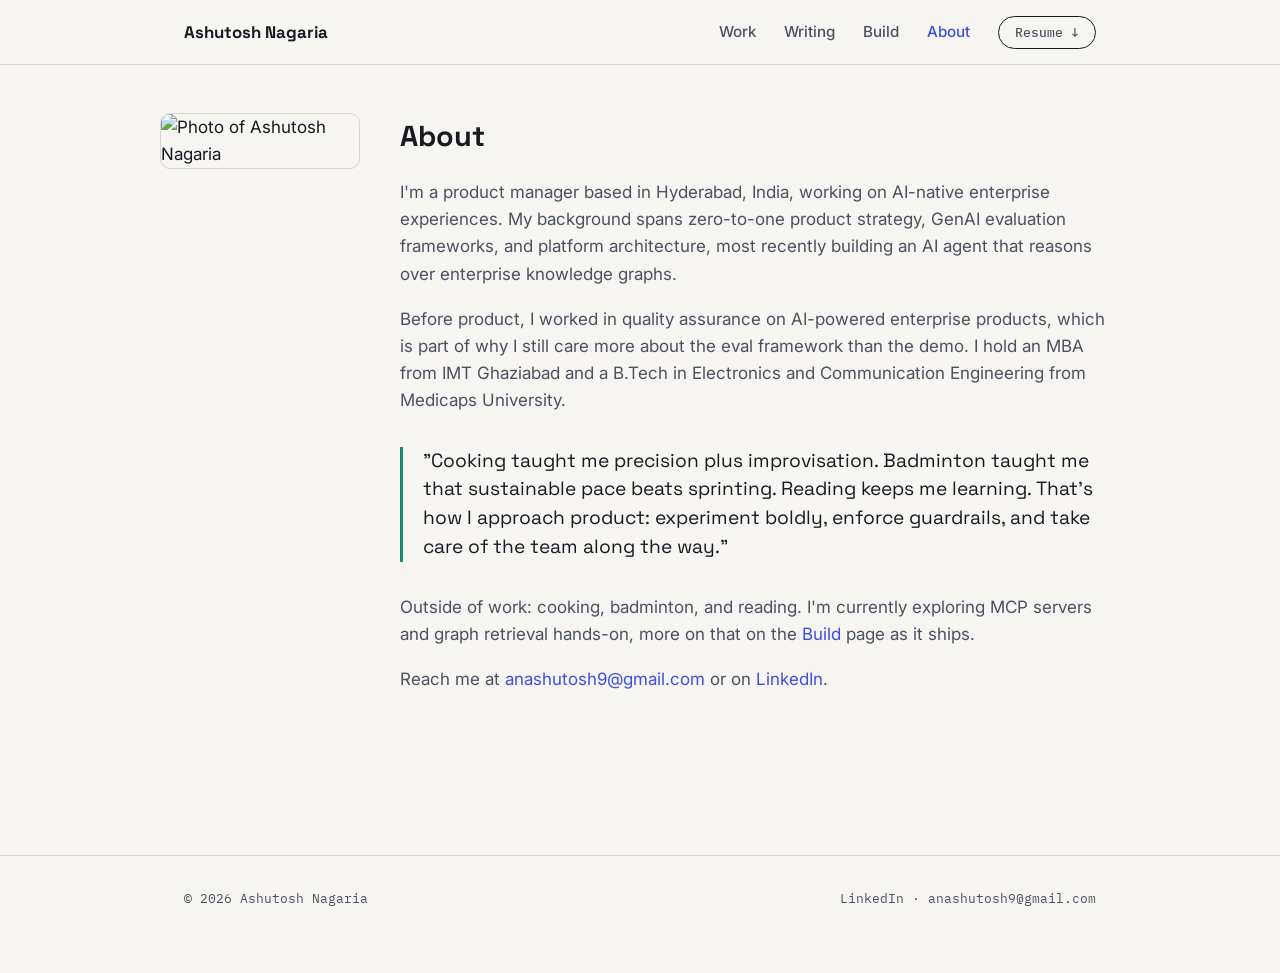
==== about.html @ 64cca3d2 "Add files via upload" ====
<!DOCTYPE html>
<html lang="en">
<head>
<meta charset="UTF-8">
<meta name="viewport" content="width=device-width, initial-scale=1.0">
<title>About — Ashutosh Nagaria</title>
<link rel="preconnect" href="https://fonts.googleapis.com">
<link href="https://fonts.googleapis.com/css2?family=Space+Grotesk:wght@500;600;700&family=Inter:wght@400;500;600&family=IBM+Plex+Mono:wght@400;500&display=swap" rel="stylesheet">
<link rel="stylesheet" href="style.css">
</head>
<body>

<nav class="site-nav">
  <div class="wrap">
    <a href="index.html" class="brand">Ashutosh Nagaria</a>
    <ul class="nav-links">
      <li><a href="work.html">Work</a></li>
      <li><a href="writing.html">Writing</a></li>
      <li><a href="build.html">Build</a></li>
      <li><a href="about.html" class="active">About</a></li>
      <li><a href="Ashutosh_Nagaria.pdf" class="resume-link" target="_blank">Resume ↓</a></li>
    </ul>
  </div>
</nav>

<section class="wrap about-grid">
  <div class="about-photo">
    <img src="images/ashutosh.jpeg" alt="Photo of Ashutosh Nagaria">
  </div>
  <div class="about-copy">
    <h1 style="font-family: var(--font-display); font-size: 1.8rem; margin: 0 0 20px;">About</h1>
    <p>I'm a product manager based in Hyderabad, India, working on AI-native enterprise experiences. My background spans zero-to-one product strategy, GenAI evaluation frameworks, and platform architecture, most recently building an AI agent that reasons over enterprise knowledge graphs.</p>
    <p>Before product, I worked in quality assurance on AI-powered enterprise products, which is part of why I still care more about the eval framework than the demo. I hold an MBA from IMT Ghaziabad and a B.Tech in Electronics and Communication Engineering from Medicaps University.</p>

    <div class="philosophy-quote">
      "Cooking taught me precision plus improvisation. Badminton taught me that sustainable pace beats sprinting. Reading keeps me learning. That's how I approach product: experiment boldly, enforce guardrails, and take care of the team along the way."
    </div>

    <p>Outside of work: cooking, badminton, and reading. I'm currently exploring MCP servers and graph retrieval hands-on, more on that on the <a href="build.html">Build</a> page as it ships.</p>

    <p>Reach me at <a href="mailto:anashutosh9@gmail.com">anashutosh9@gmail.com</a> or on <a href="https://linkedin.com/in/ashutosh-nagaria" target="_blank">LinkedIn</a>.</p>
  </div>
</section>

<footer class="site-footer">
  <div class="wrap">
    <span>© 2026 Ashutosh Nagaria</span>
    <span>
      <a href="https://linkedin.com/in/ashutosh-nagaria" target="_blank">LinkedIn</a> ·
      <a href="mailto:anashutosh9@gmail.com">anashutosh9@gmail.com</a>
    </span>
  </div>
</footer>

</body>
</html>
---- style.css ----
/* ============================================================
   DESIGN TOKENS
   ============================================================ */
:root {
  --paper: #f6f5f2;
  --ink: #171a21;
  --ink-soft: #4c5160;
  --indigo: #3d4fe0;
  --teal: #1f8a70;
  --line: #d8d6cf;
  --amber: #e2a63b;
  --card-bg: #ffffff;

  --font-display: 'Space Grotesk', sans-serif;
  --font-body: 'Inter', sans-serif;
  --font-mono: 'IBM Plex Mono', monospace;

  --max-width: 960px;
  --radius: 10px;
}

* { box-sizing: border-box; }

html { scroll-behavior: smooth; }

body {
  margin: 0;
  background: var(--paper);
  color: var(--ink);
  font-family: var(--font-body);
  font-size: 17px;
  line-height: 1.6;
  -webkit-font-smoothing: antialiased;
}

img { max-width: 100%; display: block; }

a { color: var(--indigo); text-decoration: none; }
a:hover { text-decoration: underline; }

.wrap {
  max-width: var(--max-width);
  margin: 0 auto;
  padding: 0 24px;
}

/* ============================================================
   NAV
   ============================================================ */
.site-nav {
  position: sticky;
  top: 0;
  background: rgba(246, 245, 242, 0.92);
  backdrop-filter: blur(6px);
  border-bottom: 1px solid var(--line);
  z-index: 50;
}

.site-nav .wrap {
  display: flex;
  align-items: center;
  justify-content: space-between;
  height: 64px;
}

.brand {
  font-family: var(--font-display);
  font-weight: 700;
  font-size: 1.05rem;
  color: var(--ink);
}
.brand:hover { text-decoration: none; color: var(--indigo); }

.nav-links {
  display: flex;
  gap: 28px;
  align-items: center;
  list-style: none;
  margin: 0;
  padding: 0;
}

.nav-links a {
  color: var(--ink-soft);
  font-size: 0.95rem;
  font-weight: 500;
}
.nav-links a:hover, .nav-links a.active { color: var(--ink); text-decoration: none; }

.nav-links a.active { color: var(--indigo); }

.resume-link {
  border: 1px solid var(--ink);
  border-radius: 999px;
  padding: 7px 16px !important;
  font-family: var(--font-mono);
  font-size: 0.82rem !important;
}
.resume-link:hover { background: var(--ink); color: var(--paper) !important; }

/* ============================================================
   GRAPH LINE — signature divider motif
   (a connecting line with a node, echoing knowledge-graph work)
   ============================================================ */
.graph-divider {
  display: flex;
  align-items: center;
  gap: 10px;
  margin: 64px 0 40px;
}
.graph-divider::before,
.graph-divider::after {
  content: "";
  flex: 1;
  height: 1px;
  background: var(--line);
}
.graph-divider .node {
  width: 7px;
  height: 7px;
  border-radius: 50%;
  background: var(--indigo);
  flex-shrink: 0;
}

/* ============================================================
   HERO
   ============================================================ */
.hero {
  padding: 96px 0 48px;
  position: relative;
}

.hero-eyebrow {
  font-family: var(--font-mono);
  font-size: 0.8rem;
  color: var(--teal);
  letter-spacing: 0.04em;
  text-transform: uppercase;
  margin-bottom: 18px;
}

.hero h1 {
  font-family: var(--font-display);
  font-size: clamp(2rem, 4.4vw, 3rem);
  line-height: 1.15;
  font-weight: 600;
  max-width: 780px;
  margin: 0 0 24px;
}

.hero h1 .accent { color: var(--indigo); }

.hero p.sub {
  font-size: 1.1rem;
  color: var(--ink-soft);
  max-width: 560px;
  margin: 0 0 32px;
}

.cta-row { display: flex; gap: 14px; flex-wrap: wrap; }

.btn {
  display: inline-block;
  font-family: var(--font-mono);
  font-size: 0.88rem;
  padding: 12px 22px;
  border-radius: 999px;
  border: 1px solid var(--ink);
}
.btn-primary { background: var(--ink); color: var(--paper); }
.btn-primary:hover { background: var(--indigo); border-color: var(--indigo); color: #fff; text-decoration: none; }
.btn-secondary { background: transparent; color: var(--ink); }
.btn-secondary:hover { border-color: var(--indigo); color: var(--indigo); text-decoration: none; }

/* ============================================================
   PROOF TILES — styled as graph nodes on a connecting line
   ============================================================ */
.proof-line {
  position: relative;
  margin: 56px 0 72px;
}

.proof-line .track {
  position: absolute;
  top: 22px;
  left: 22px;
  right: 22px;
  height: 1px;
  background: var(--line);
}

.proof-tiles {
  position: relative;
  display: grid;
  grid-template-columns: repeat(3, 1fr);
  gap: 24px;
}

.tile {
  background: var(--card-bg);
  border: 1px solid var(--line);
  border-radius: var(--radius);
  padding: 22px 18px 18px;
}

.tile .node-dot {
  width: 9px;
  height: 9px;
  border-radius: 50%;
  background: var(--indigo);
  margin-bottom: 14px;
}

.tile .stat {
  font-family: var(--font-mono);
  font-size: 1.5rem;
  font-weight: 600;
  color: var(--ink);
  display: block;
  margin-bottom: 6px;
}

.tile .label {
  font-size: 0.92rem;
  color: var(--ink-soft);
  margin-bottom: 12px;
}

.tile a.evidence {
  font-family: var(--font-mono);
  font-size: 0.78rem;
  color: var(--teal);
}

/* ============================================================
   TESTIMONIAL
   ============================================================ */
.testimonial {
  border-left: 3px solid var(--indigo);
  padding: 4px 0 4px 22px;
  margin: 48px 0;
  font-size: 1.05rem;
  color: var(--ink-soft);
  font-style: italic;
}
.testimonial cite {
  display: block;
  margin-top: 10px;
  font-style: normal;
  font-family: var(--font-mono);
  font-size: 0.8rem;
  color: var(--ink-soft);
}

/* ============================================================
   SECTIONS / CARDS (work page, generic)
   ============================================================ */
.page-header { padding: 64px 0 8px; }
.page-header .eyebrow {
  font-family: var(--font-mono);
  font-size: 0.8rem;
  color: var(--teal);
  text-transform: uppercase;
  letter-spacing: 0.04em;
  margin-bottom: 14px;
}
.page-header h1 {
  font-family: var(--font-display);
  font-size: clamp(1.8rem, 3.4vw, 2.4rem);
  margin: 0 0 12px;
}
.page-header p {
  color: var(--ink-soft);
  max-width: 620px;
  font-size: 1.05rem;
}

.project-card {
  background: var(--card-bg);
  border: 1px solid var(--line);
  border-radius: var(--radius);
  padding: 32px;
  margin-bottom: 24px;
}

.project-card .scale {
  font-family: var(--font-mono);
  font-size: 0.8rem;
  color: var(--teal);
  margin-bottom: 10px;
}

.project-card h2 {
  font-family: var(--font-display);
  font-size: 1.4rem;
  margin: 0 0 12px;
}

.project-card p { color: var(--ink-soft); margin: 0 0 14px; }

.project-card .role {
  font-size: 0.92rem;
  color: var(--ink);
  margin-bottom: 4px;
}
.project-card .role strong { color: var(--ink); }

/* ============================================================
   ABOUT PAGE
   ============================================================ */
.about-grid {
  display: grid;
  grid-template-columns: 200px 1fr;
  gap: 40px;
  align-items: start;
  padding: 48px 0;
}

.about-photo img {
  border-radius: var(--radius);
  border: 1px solid var(--line);
}

.about-copy p { color: var(--ink-soft); margin-bottom: 18px; }

.philosophy-quote {
  font-family: var(--font-display);
  font-size: 1.2rem;
  line-height: 1.5;
  color: var(--ink);
  border-left: 3px solid var(--teal);
  padding-left: 20px;
  margin: 32px 0;
}

/* ============================================================
   EMPTY STATES (writing / build)
   ============================================================ */
.empty-state {
  border: 1px dashed var(--line);
  border-radius: var(--radius);
  padding: 48px 32px;
  text-align: left;
  margin: 40px 0;
}
.empty-state .eyebrow {
  font-family: var(--font-mono);
  font-size: 0.78rem;
  color: var(--teal);
  text-transform: uppercase;
  margin-bottom: 10px;
}
.empty-state h2 { font-family: var(--font-display); font-size: 1.3rem; margin: 0 0 10px; }
.empty-state p { color: var(--ink-soft); max-width: 520px; }

/* ============================================================
   FOOTER
   ============================================================ */
.site-footer {
  border-top: 1px solid var(--line);
  margin-top: 96px;
  padding: 32px 0 64px;
}
.site-footer .wrap {
  display: flex;
  justify-content: space-between;
  flex-wrap: wrap;
  gap: 12px;
  font-family: var(--font-mono);
  font-size: 0.82rem;
  color: var(--ink-soft);
}
.site-footer a { color: var(--ink-soft); }
.site-footer a:hover { color: var(--indigo); }

/* ============================================================
   RESPONSIVE
   ============================================================ */
@media (max-width: 720px) {
  .proof-tiles { grid-template-columns: 1fr; }
  .proof-line .track { display: none; }
  .about-grid { grid-template-columns: 1fr; }
  .about-photo { width: 140px; }
  .nav-links { gap: 16px; }
  .nav-links span.only-desktop { display: none; }
}

/* Respect reduced motion preference */
@media (prefers-reduced-motion: reduce) {
  html { scroll-behavior: auto; }
}

/* Visible keyboard focus */
a:focus-visible, .btn:focus-visible {
  outline: 2px solid var(--indigo);
  outline-offset: 2px;
}
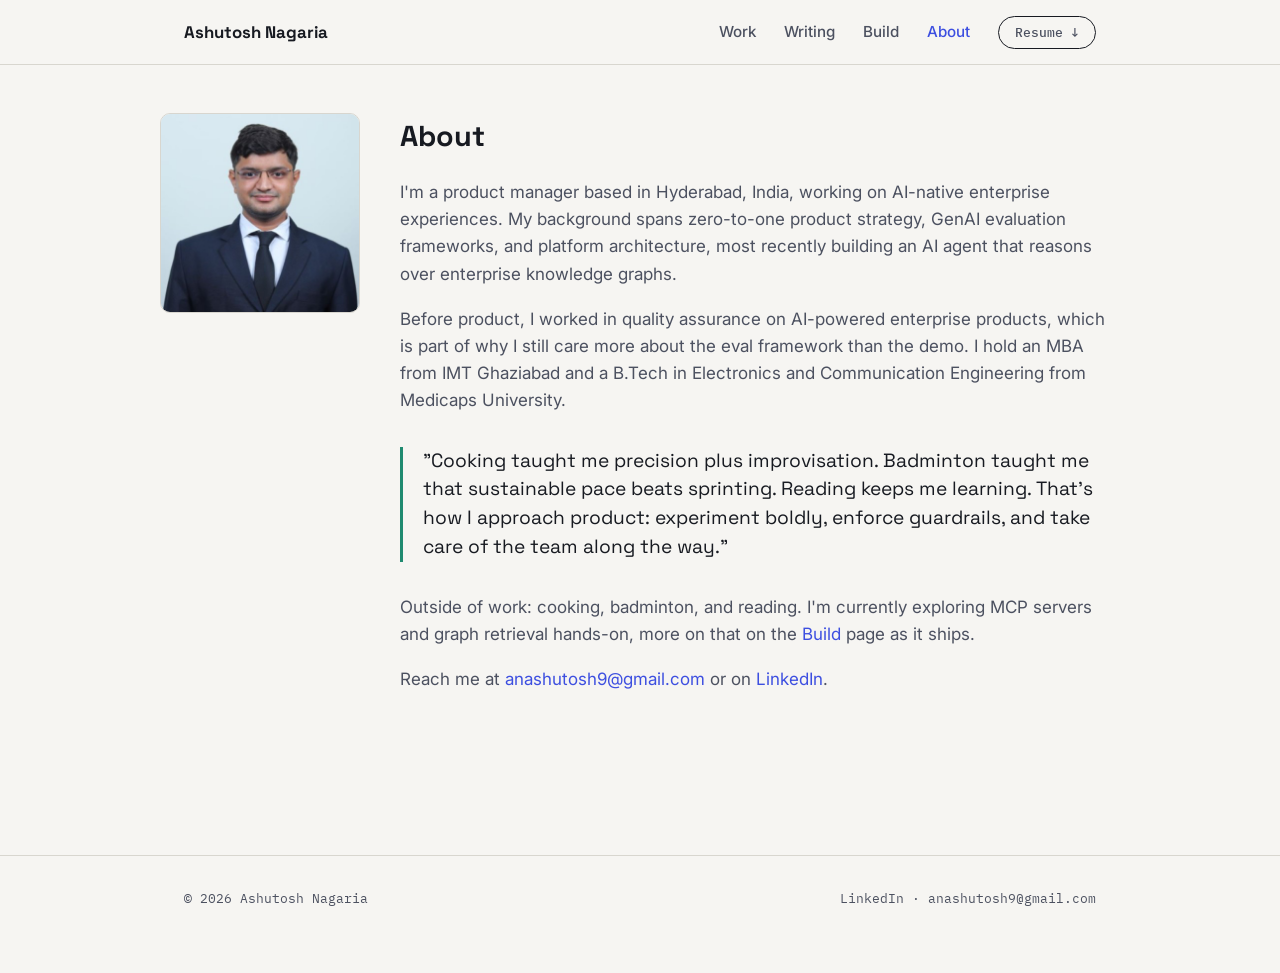
==== commit 389d49f3: "Update image source in about.html" ====
--- a/about.html
+++ b/about.html
@@ -25,7 +25,7 @@
 
 <section class="wrap about-grid">
   <div class="about-photo">
-    <img src="images/ashutosh.jpeg" alt="Photo of Ashutosh Nagaria">
+    <img src="ashutosh.jpeg" alt="Photo of Ashutosh Nagaria">
   </div>
   <div class="about-copy">
     <h1 style="font-family: var(--font-display); font-size: 1.8rem; margin: 0 0 20px;">About</h1>
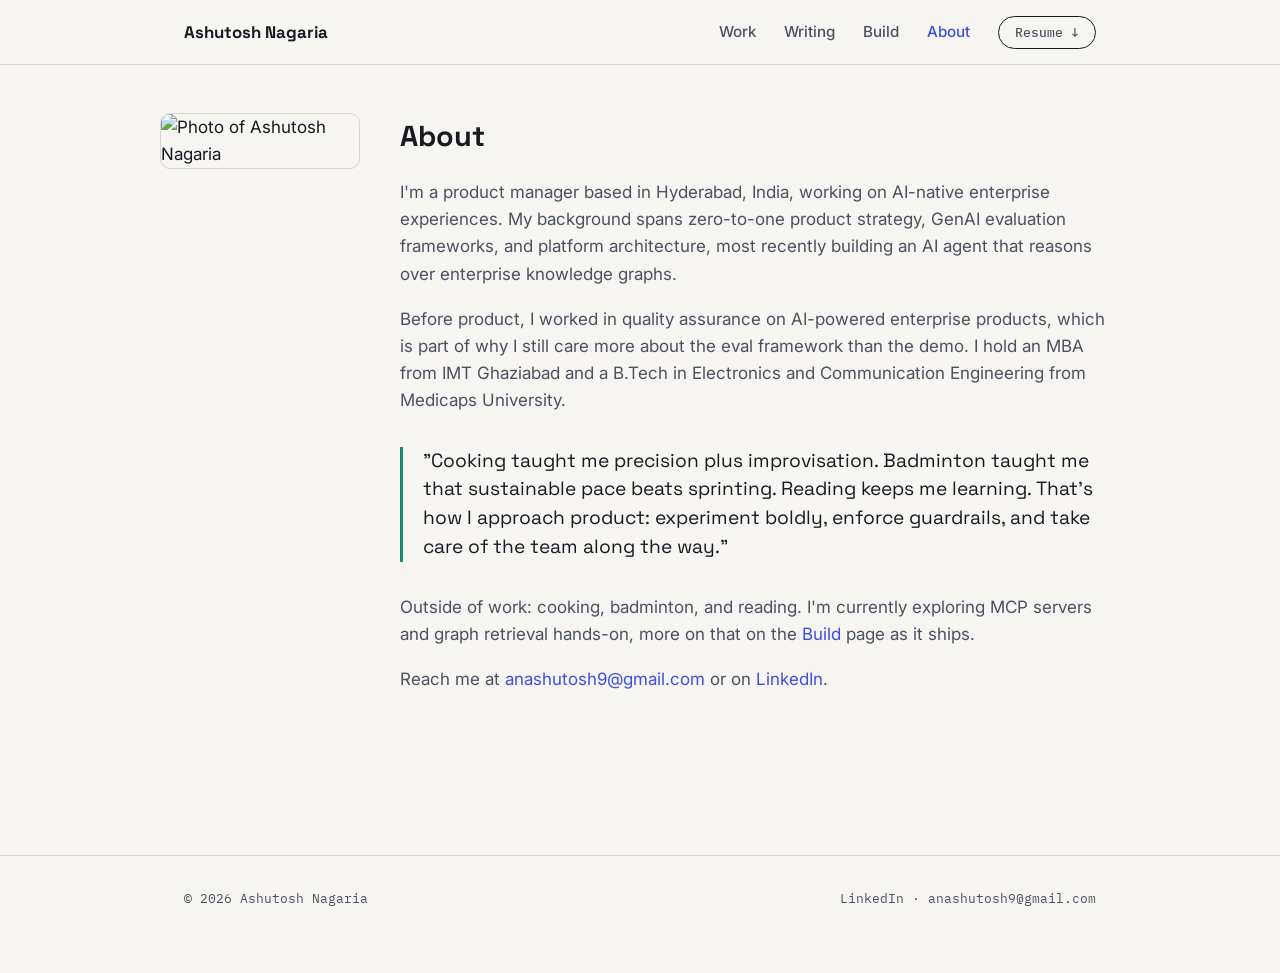
==== commit c75e138d: "Update about.html" ====
--- a/about.html
+++ b/about.html
@@ -25,7 +25,7 @@
 
 <section class="wrap about-grid">
   <div class="about-photo">
-    <img src="ashutosh.jpeg" alt="Photo of Ashutosh Nagaria">
+  <img src="images/ashutosh.jpeg" alt="Photo of Ashutosh Nagaria">
   </div>
   <div class="about-copy">
     <h1 style="font-family: var(--font-display); font-size: 1.8rem; margin: 0 0 20px;">About</h1>
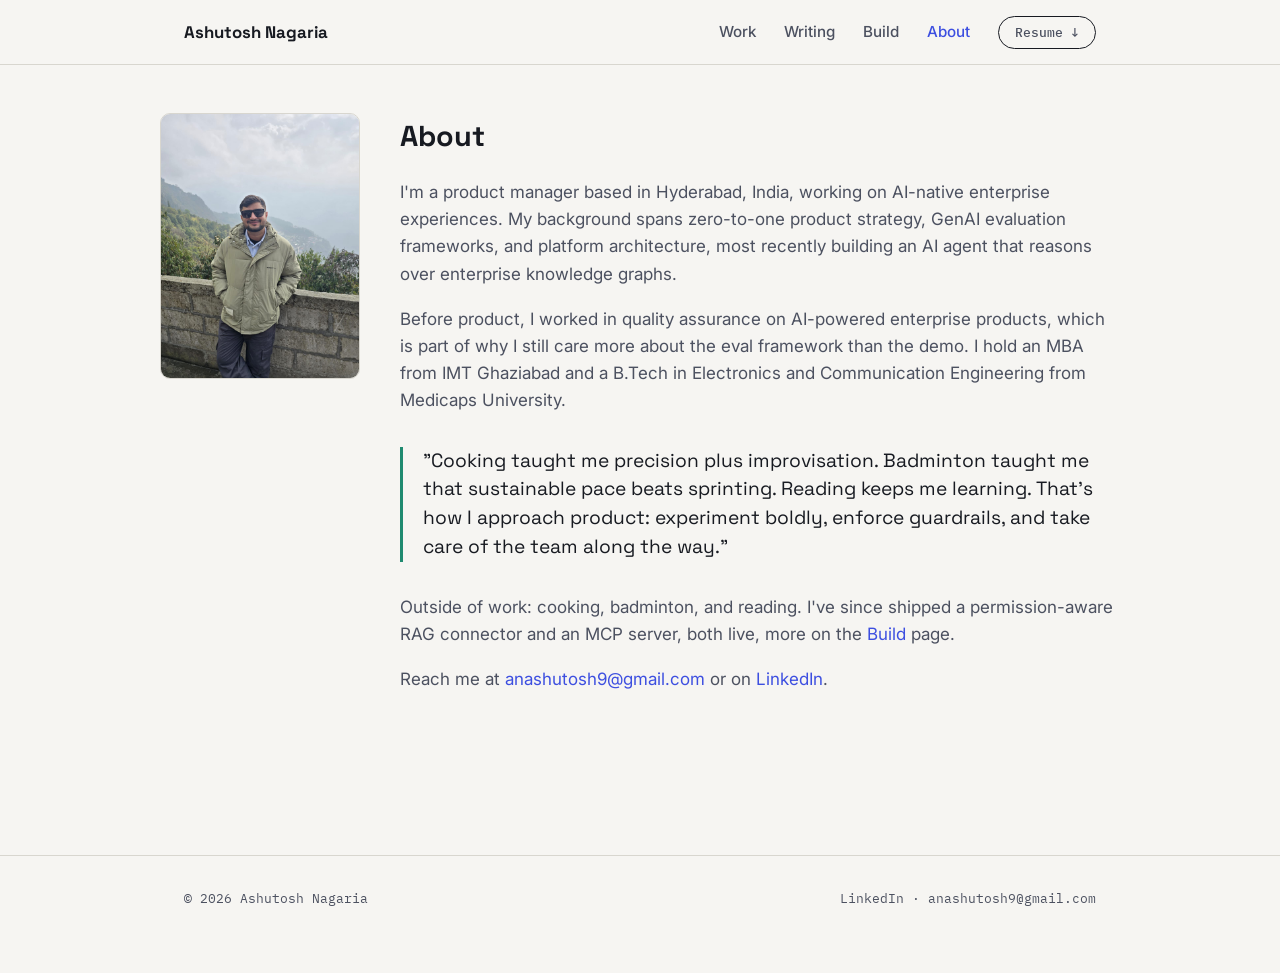
==== commit 531829ac: "Update about.html" ====
--- a/about.html
+++ b/about.html
@@ -9,47 +9,43 @@
 <link rel="stylesheet" href="style.css">
 </head>
 <body>
-
 <nav class="site-nav">
-  <div class="wrap">
-    <a href="index.html" class="brand">Ashutosh Nagaria</a>
-    <ul class="nav-links">
-      <li><a href="work.html">Work</a></li>
-      <li><a href="writing.html">Writing</a></li>
-      <li><a href="build.html">Build</a></li>
-      <li><a href="about.html" class="active">About</a></li>
-      <li><a href="Ashutosh_Nagaria.pdf" class="resume-link" target="_blank">Resume ↓</a></li>
-    </ul>
-  </div>
+<div class="wrap">
+<a href="index.html" class="brand">Ashutosh Nagaria</a>
+<ul class="nav-links">
+<li><a href="work.html">Work</a></li>
+<li><a href="writing.html">Writing</a></li>
+<li><a href="build.html">Build</a></li>
+<li><a href="about.html" class="active">About</a></li>
+<li><a href="Ashutosh_Nagaria.pdf" class="resume-link" target="_blank">Resume ↓</a></li>
+</ul>
+</div>
 </nav>
 
 <section class="wrap about-grid">
-  <div class="about-photo">
-  <img src="images/ashutosh.jpeg" alt="Photo of Ashutosh Nagaria">
-  </div>
-  <div class="about-copy">
-    <h1 style="font-family: var(--font-display); font-size: 1.8rem; margin: 0 0 20px;">About</h1>
-    <p>I'm a product manager based in Hyderabad, India, working on AI-native enterprise experiences. My background spans zero-to-one product strategy, GenAI evaluation frameworks, and platform architecture, most recently building an AI agent that reasons over enterprise knowledge graphs.</p>
-    <p>Before product, I worked in quality assurance on AI-powered enterprise products, which is part of why I still care more about the eval framework than the demo. I hold an MBA from IMT Ghaziabad and a B.Tech in Electronics and Communication Engineering from Medicaps University.</p>
-
-    <div class="philosophy-quote">
-      "Cooking taught me precision plus improvisation. Badminton taught me that sustainable pace beats sprinting. Reading keeps me learning. That's how I approach product: experiment boldly, enforce guardrails, and take care of the team along the way."
-    </div>
-
-    <p>Outside of work: cooking, badminton, and reading. I'm currently exploring MCP servers and graph retrieval hands-on, more on that on the <a href="build.html">Build</a> page as it ships.</p>
-
-    <p>Reach me at <a href="mailto:anashutosh9@gmail.com">anashutosh9@gmail.com</a> or on <a href="https://linkedin.com/in/ashutosh-nagaria" target="_blank">LinkedIn</a>.</p>
-  </div>
+<div class="about-photo">
+<img src="images/ashutosh.jpg" alt="Photo of Ashutosh Nagaria">
+</div>
+<div class="about-copy">
+<h1 style="font-family: var(--font-display); font-size: 1.8rem; margin: 0 0 20px;">About</h1>
+<p>I'm a product manager based in Hyderabad, India, working on AI-native enterprise experiences. My background spans zero-to-one product strategy, GenAI evaluation frameworks, and platform architecture, most recently building an AI agent that reasons over enterprise knowledge graphs.</p>
+<p>Before product, I worked in quality assurance on AI-powered enterprise products, which is part of why I still care more about the eval framework than the demo. I hold an MBA from IMT Ghaziabad and a B.Tech in Electronics and Communication Engineering from Medicaps University.</p>
+<div class="philosophy-quote">
+"Cooking taught me precision plus improvisation. Badminton taught me that sustainable pace beats sprinting. Reading keeps me learning. That's how I approach product: experiment boldly, enforce guardrails, and take care of the team along the way."
+</div>
+<p>Outside of work: cooking, badminton, and reading. I've since shipped a permission-aware RAG connector and an MCP server, both live, more on the <a href="build.html">Build</a> page.</p>
+<p>Reach me at <a href="mailto:anashutosh9@gmail.com">anashutosh9@gmail.com</a> or on <a href="https://linkedin.com/in/ashutosh-nagaria" target="_blank">LinkedIn</a>.</p>
+</div>
 </section>
 
 <footer class="site-footer">
-  <div class="wrap">
-    <span>© 2026 Ashutosh Nagaria</span>
-    <span>
-      <a href="https://linkedin.com/in/ashutosh-nagaria" target="_blank">LinkedIn</a> ·
-      <a href="mailto:anashutosh9@gmail.com">anashutosh9@gmail.com</a>
-    </span>
-  </div>
+<div class="wrap">
+<span>© 2026 Ashutosh Nagaria</span>
+<span>
+<a href="https://linkedin.com/in/ashutosh-nagaria" target="_blank">LinkedIn</a> ·
+<a href="mailto:anashutosh9@gmail.com">anashutosh9@gmail.com</a>
+</span>
+</div>
 </footer>
 
 </body>
--- a/style.css
+++ b/style.css
@@ -355,6 +355,85 @@
 .empty-state p { color: var(--ink-soft); max-width: 520px; }
 
 /* ============================================================
+   WRITING INDEX — article cards
+   ============================================================ */
+.article-card {
+  background: var(--card-bg);
+  border: 1px solid var(--line);
+  border-radius: var(--radius);
+  padding: 28px 32px;
+  margin-bottom: 20px;
+}
+.article-card .date {
+  font-family: var(--font-mono);
+  font-size: 0.78rem;
+  color: var(--teal);
+  text-transform: uppercase;
+  margin-bottom: 10px;
+}
+.article-card h2 { font-family: var(--font-display); font-size: 1.3rem; margin: 0 0 10px; }
+.article-card h2 a { color: var(--ink); }
+.article-card h2 a:hover { color: var(--indigo); text-decoration: none; }
+.article-card p { color: var(--ink-soft); margin: 0 0 14px; }
+.article-card .read-link { font-family: var(--font-mono); font-size: 0.82rem; }
+
+/* ============================================================
+   ARTICLE PAGE — long-form prose
+   ============================================================ */
+.article-back {
+  font-family: var(--font-mono);
+  font-size: 0.85rem;
+  display: inline-block;
+  margin: 40px 0 0;
+}
+
+.article-header { padding: 24px 0 32px; border-bottom: 1px solid var(--line); margin-bottom: 40px; }
+.article-header .date {
+  font-family: var(--font-mono);
+  font-size: 0.8rem;
+  color: var(--teal);
+  text-transform: uppercase;
+  margin-bottom: 14px;
+}
+.article-header h1 {
+  font-family: var(--font-display);
+  font-size: clamp(1.9rem, 3.8vw, 2.6rem);
+  margin: 0;
+  line-height: 1.2;
+}
+
+.article-body {
+  max-width: 680px;
+  margin: 0 auto;
+  padding-bottom: 40px;
+}
+.article-body p.lede {
+  font-size: 1.2rem;
+  color: var(--ink);
+  line-height: 1.55;
+  margin-bottom: 28px;
+}
+.article-body p { color: var(--ink-soft); margin: 0 0 20px; font-size: 1.05rem; }
+.article-body h2 {
+  font-family: var(--font-display);
+  font-size: 1.35rem;
+  color: var(--ink);
+  margin: 44px 0 16px;
+}
+.article-body ul { color: var(--ink-soft); padding-left: 20px; margin: 0 0 20px; }
+.article-body li { margin-bottom: 10px; font-size: 1.05rem; }
+.article-body a { color: var(--indigo); }
+.article-body strong { color: var(--ink); }
+
+.article-footer {
+  border-top: 1px solid var(--line);
+  padding-top: 24px;
+  font-family: var(--font-mono);
+  font-size: 0.88rem;
+  color: var(--ink-soft);
+}
+
+/* ============================================================
    FOOTER
    ============================================================ */
 .site-footer {
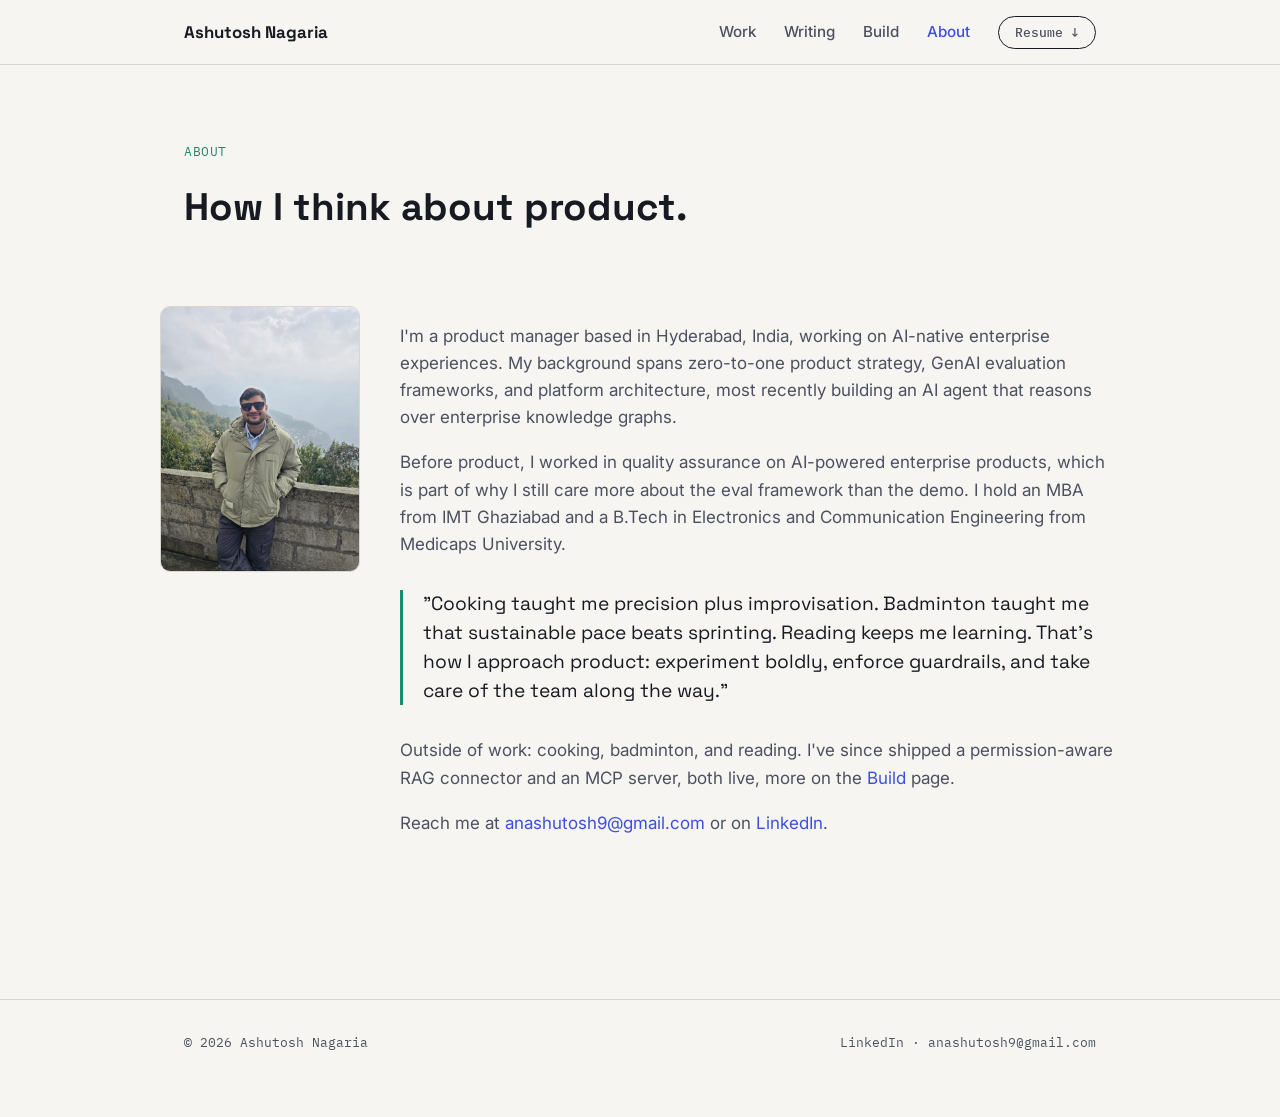
==== commit be4ed688: "Update about.html" ====
--- a/about.html
+++ b/about.html
@@ -3,7 +3,7 @@
 <head>
 <meta charset="UTF-8">
 <meta name="viewport" content="width=device-width, initial-scale=1.0">
-<title>About — Ashutosh Nagaria</title>
+<title>About · Ashutosh Nagaria</title>
 <link rel="preconnect" href="https://fonts.googleapis.com">
 <link href="https://fonts.googleapis.com/css2?family=Space+Grotesk:wght@500;600;700&family=Inter:wght@400;500;600&family=IBM+Plex+Mono:wght@400;500&display=swap" rel="stylesheet">
 <link rel="stylesheet" href="style.css">
@@ -22,12 +22,18 @@
 </div>
 </nav>
 
+<header class="page-header">
+<div class="wrap">
+<p class="eyebrow">About</p>
+<h1>How I think about product.</h1>
+</div>
+</header>
+
 <section class="wrap about-grid">
 <div class="about-photo">
 <img src="images/ashutosh.jpg" alt="Photo of Ashutosh Nagaria">
 </div>
 <div class="about-copy">
-<h1 style="font-family: var(--font-display); font-size: 1.8rem; margin: 0 0 20px;">About</h1>
 <p>I'm a product manager based in Hyderabad, India, working on AI-native enterprise experiences. My background spans zero-to-one product strategy, GenAI evaluation frameworks, and platform architecture, most recently building an AI agent that reasons over enterprise knowledge graphs.</p>
 <p>Before product, I worked in quality assurance on AI-powered enterprise products, which is part of why I still care more about the eval framework than the demo. I hold an MBA from IMT Ghaziabad and a B.Tech in Electronics and Communication Engineering from Medicaps University.</p>
 <div class="philosophy-quote">
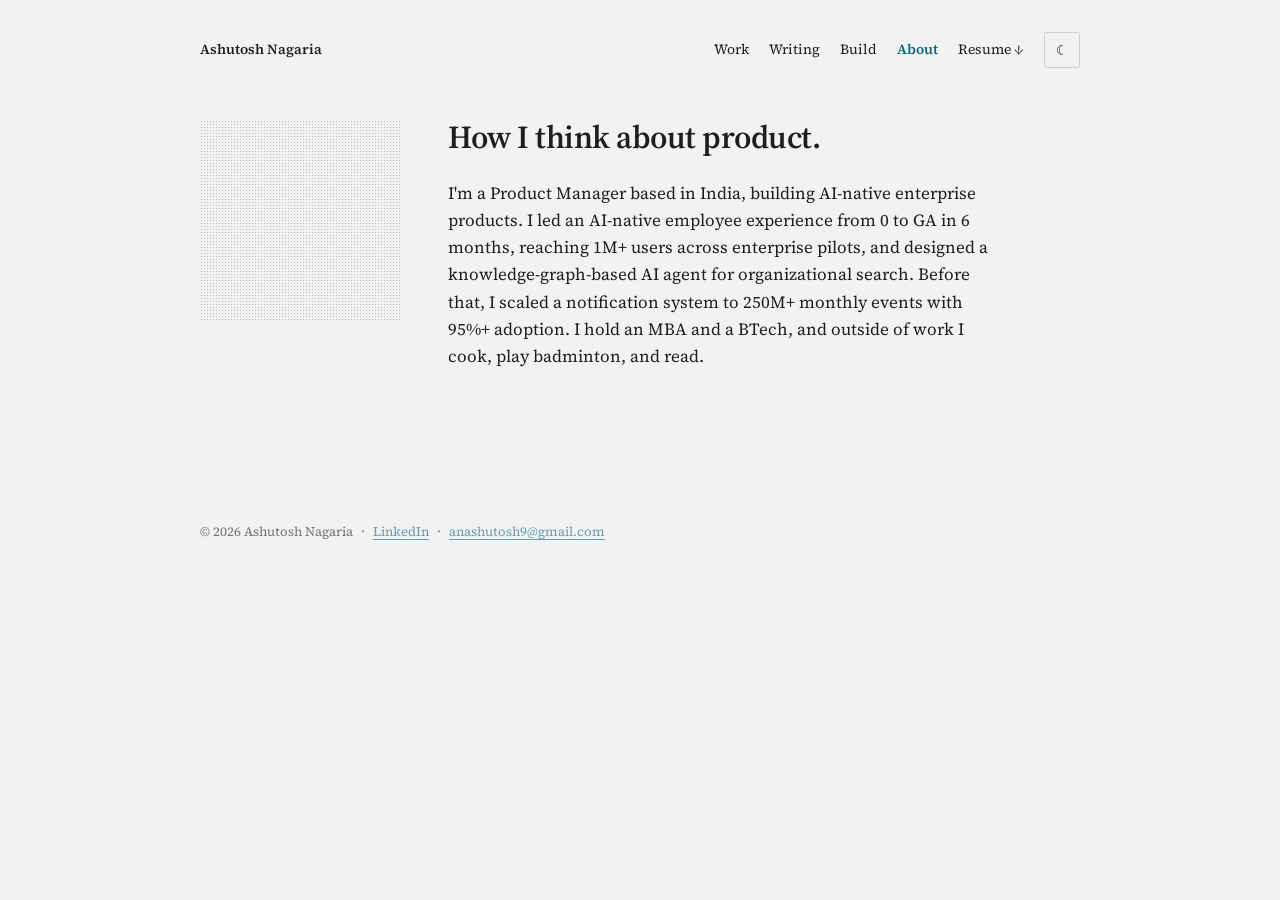
==== commit 09b84b7c: "Redesign site on the Broadsheet design system Replaces the previous handwritten pages with the new p" ====
--- a/about.html
+++ b/about.html
@@ -1,57 +1,48 @@
 <!DOCTYPE html>
 <html lang="en">
 <head>
-<meta charset="UTF-8">
-<meta name="viewport" content="width=device-width, initial-scale=1.0">
-<title>About · Ashutosh Nagaria</title>
-<link rel="preconnect" href="https://fonts.googleapis.com">
-<link href="https://fonts.googleapis.com/css2?family=Space+Grotesk:wght@500;600;700&family=Inter:wght@400;500;600&family=IBM+Plex+Mono:wght@400;500&display=swap" rel="stylesheet">
-<link rel="stylesheet" href="style.css">
+<meta charset="utf-8">
+<meta name="viewport" content="width=device-width, initial-scale=1">
+<title>About — Ashutosh Nagaria</title>
+<script src="site.js"></script>
+<link rel="stylesheet" href="styles.css">
+<link rel="stylesheet" href="site.css">
+<script src="print-plates.js" defer></script>
 </head>
 <body>
-<nav class="site-nav">
-<div class="wrap">
-<a href="index.html" class="brand">Ashutosh Nagaria</a>
-<ul class="nav-links">
-<li><a href="work.html">Work</a></li>
-<li><a href="writing.html">Writing</a></li>
-<li><a href="build.html">Build</a></li>
-<li><a href="about.html" class="active">About</a></li>
-<li><a href="Ashutosh_Nagaria.pdf" class="resume-link" target="_blank">Resume ↓</a></li>
-</ul>
-</div>
+
+<nav class="nav nav-container">
+  <a class="nav-brand" href="index.html">Ashutosh Nagaria</a>
+  <a href="work.html">Work</a>
+  <a href="writing.html">Writing</a>
+  <a href="build.html">Build</a>
+  <a href="about.html" aria-current="page">About</a>
+  <a href="https://ashutosh-nagaria.github.io/Ashutosh_Nagaria.pdf" target="_blank" rel="noopener">Resume ↓</a>
+  <button class="btn btn-icon btn-secondary" id="theme-toggle" aria-label="Toggle color theme" title="Toggle color theme">☾</button>
 </nav>
 
-<header class="page-header">
-<div class="wrap">
-<p class="eyebrow">About</p>
-<h1>How I think about product.</h1>
-</div>
-</header>
+<main class="page-container">
 
-<section class="wrap about-grid">
-<div class="about-photo">
-<img src="images/ashutosh.jpg" alt="Photo of Ashutosh Nagaria">
-</div>
-<div class="about-copy">
-<p>I'm a product manager based in Hyderabad, India, working on AI-native enterprise experiences. My background spans zero-to-one product strategy, GenAI evaluation frameworks, and platform architecture, most recently building an AI agent that reasons over enterprise knowledge graphs.</p>
-<p>Before product, I worked in quality assurance on AI-powered enterprise products, which is part of why I still care more about the eval framework than the demo. I hold an MBA from IMT Ghaziabad and a B.Tech in Electronics and Communication Engineering from Medicaps University.</p>
-<div class="philosophy-quote">
-"Cooking taught me precision plus improvisation. Badminton taught me that sustainable pace beats sprinting. Reading keeps me learning. That's how I approach product: experiment boldly, enforce guardrails, and take care of the team along the way."
-</div>
-<p>Outside of work: cooking, badminton, and reading. I've since shipped a permission-aware RAG connector and an MCP server, both live, more on the <a href="build.html">Build</a> page.</p>
-<p>Reach me at <a href="mailto:anashutosh9@gmail.com">anashutosh9@gmail.com</a> or on <a href="https://linkedin.com/in/ashutosh-nagaria" target="_blank">LinkedIn</a>.</p>
-</div>
-</section>
+  <section style="padding-top:20px;display:grid;grid-template-columns:200px 1fr;gap:48px;align-items:start;">
+    <figure class="cmyk" style="margin:0;width:200px;">
+      <div class="print" style="aspect-ratio:1;">
+        <img src="https://ashutosh-nagaria.github.io/images/ashutosh.jpg" alt="Portrait of Ashutosh Nagaria" style="width:100%;height:100%;object-fit:cover;display:block;" />
+      </div>
+    </figure>
+    <div>
+      <h1 style="font-size:32px;margin-bottom:24px;">How I think about product.</h1>
+      <p style="font-size:17px;line-height:1.6;max-width:60ch;margin-bottom:0;">I'm a Product Manager based in India, building AI-native enterprise products. I led an AI-native employee experience from 0 to GA in 6 months, reaching 1M+ users across enterprise pilots, and designed a knowledge-graph-based AI agent for organizational search. Before that, I scaled a notification system to 250M+ monthly events with 95%+ adoption. I hold an MBA and a BTech, and outside of work I cook, play badminton, and read.</p>
+    </div>
+  </section>
 
-<footer class="site-footer">
-<div class="wrap">
-<span>© 2026 Ashutosh Nagaria</span>
-<span>
-<a href="https://linkedin.com/in/ashutosh-nagaria" target="_blank">LinkedIn</a> ·
-<a href="mailto:anashutosh9@gmail.com">anashutosh9@gmail.com</a>
-</span>
-</div>
+</main>
+
+<footer class="footer-container">
+  <span>© 2026 Ashutosh Nagaria</span>
+  <span>·</span>
+  <a href="https://linkedin.com/in/ashutosh-nagaria" target="_blank" rel="noopener">LinkedIn</a>
+  <span>·</span>
+  <a href="mailto:anashutosh9@gmail.com">anashutosh9@gmail.com</a>
 </footer>
 
 </body>
--- a/styles.css
+++ b/styles.css
@@ -0,0 +1,393 @@
+/* Broadsheet — design-system tokens and component classes. This file is the source of truth for the system's look; retune it here and see readme.md. */
+@import url('https://fonts.googleapis.com/css2?family=Source+Serif+4:ital,wght@0,400;0,600;1,400&display=swap');
+
+:root {
+  --color-bg: #f3f2f2;
+  --color-surface: #eae9e9;
+  --color-text: #201e1d;
+  --color-accent: #0088b0;
+  --color-accent-2: #d6006c;
+  --color-divider: color-mix(in srgb, #201e1d 16%, transparent);
+
+  /* Tonal ramps — generated in OKLCH on one shared lightness scale, so the
+     same step of any role matches the others in visual value. */
+  --color-neutral-100: #f8f4f4;
+  --color-neutral-200: #eae7e7;
+  --color-neutral-300: #d7d3d3;
+  --color-neutral-400: #bab6b6;
+  --color-neutral-500: #9b9797;
+  --color-neutral-600: #7d7979;
+  --color-neutral-700: #605d5d;
+  --color-neutral-800: #444141;
+  --color-neutral-900: #2d2b2b;
+
+  --color-accent-100: #e9f8ff;
+  --color-accent-200: #cbeeff;
+  --color-accent-300: #99e0ff;
+  --color-accent-400: #62c5ee;
+  --color-accent-500: #38a6cf;
+  --color-accent-600: #1186ac;
+  --color-accent-700: #006786;
+  --color-accent-800: #004961;
+  --color-accent-900: #0a303e;
+
+  --color-accent-2-100: #fff1f4;
+  --color-accent-2-200: #ffdee6;
+  --color-accent-2-300: #ffc0d0;
+  --color-accent-2-400: #ff90b1;
+  --color-accent-2-500: #ff458e;
+  --color-accent-2-600: #d82071;
+  --color-accent-2-700: #aa0b56;
+  --color-accent-2-800: #790e3d;
+  --color-accent-2-900: #4b1528;
+
+  /* The third process ink — review round 3: the deck's print treatments
+     (the CMYK separation and the misregistered plate numerals below) need
+     the full four-color set. Cyan and magenta are the system's own accents;
+     this yellow completes them, muted to the same press-ink register. A
+     print treatment color, not an interface accent — body copy and chrome
+     never take it. */
+  --color-process-yellow: #edbb00;
+
+  --font-heading: "Source Serif 4", system-ui, sans-serif;
+  --font-heading-weight: 600;
+  --font-body: "Source Serif 4", system-ui, sans-serif;
+
+  --space-1: 5.0px;
+  --space-2: 10.0px;
+  --space-3: 15.0px;
+  --space-4: 20.0px;
+  --space-6: 30.0px;
+  --space-8: 40.0px;
+
+  --radius-sm: 1px;
+  --radius-md: 2px;
+  --radius-lg: 4px;
+
+  /* Elevation — derived from the ground: soft ink-tinted shadows on a
+     light theme, a hairline edge + ambient darkness on a dark one. */
+  --shadow-sm: 0 1px 2px color-mix(in srgb, #2d2b2b 14%, transparent);
+  --shadow-md: 0 3px 10px color-mix(in srgb, #2d2b2b 16%, transparent);
+  --shadow-lg: 0 12px 32px color-mix(in srgb, #2d2b2b 22%, transparent);
+}
+
+body {
+  background: var(--color-bg);
+  color: var(--color-text);
+  font-family: var(--font-body);
+}
+h1, h2, h3, h4 { font-family: var(--font-heading); font-weight: var(--font-heading-weight); }
+
+.halftone{position:relative;filter:grayscale(0.35) contrast(1.15);overflow:hidden}
+.halftone::after{content:"";position:absolute;inset:0;pointer-events:none;
+  background-image:radial-gradient(circle,rgba(0,0,0,0.22) 30%,transparent 32%);
+  background-size:3px 3px;mix-blend-mode:multiply}
+
+/* The four-color separation treatment (review round 3) — a photograph
+   printed as its misregistered process plates, after the Catalogue Three
+   grammar. Markup: a figure.cmyk holding five copies of the image — the
+   first is the layout sizer (hidden), then one per plate, each tagged
+   .sep-c/.sep-m/.sep-y/.sep-k. The plates are extracted live by the SVG
+   feColorMatrix filters in print-plates.js, the system's own defs —
+   inlined in the compiled bundle every template page loads, and a
+   page that links styles.css directly adds
+   <script src="print-plates.js"></script> itself (the defs must be in
+   the document: a data-URI filter reference would not survive Chromium,
+   and external-file references are unreliable across engines) — nudged
+   a few pixels out of register, and multiplied
+   onto the paper ground; the halftone dot screens the recombined print.
+   The plate offsets live with the deck's projection-scale CSS, since
+   misregistration is sized to the output. */
+.cmyk{position:relative;overflow:hidden;background:var(--color-bg)}
+.cmyk img:first-child{opacity:0} /* layout sizer AND the alt-bearing image — opacity
+  keeps it in the accessibility tree (visibility:hidden would drop the figure's only
+  description); fully transparent, it adds nothing to the multiply backdrop */
+.cmyk img+img{position:absolute;inset:0;width:100%;height:100%;object-fit:cover;mix-blend-mode:multiply}
+.cmyk .sep-c{filter:url(#sep-c)}
+.cmyk .sep-m{filter:url(#sep-m)}
+.cmyk .sep-y{filter:url(#sep-y)}
+.cmyk .sep-k{filter:url(#sep-k)}
+.cmyk::after{content:"";position:absolute;inset:0;pointer-events:none;
+  background-image:radial-gradient(circle,rgba(0,0,0,0.22) 30%,transparent 32%);
+  background-size:3px 3px;mix-blend-mode:multiply}
+
+/* The one-image separation (review round 9, promoted from the deck in the
+   landing divergence) — the same four plates as ONE compound filter,
+   #sep-all in print-plates.js, for a single swappable image: a .print
+   wrapper inside the figure holds one <image-slot>, and the filter
+   extracts, offsets and multiplies the plates live from whatever the slot
+   shows. Markup: figure.cmyk > .print > image-slot (the page sizes the
+   .print — aspect-ratio, or absolute fill for bleeds). Hover resolves
+   the print into the photograph — the pressman checking registration on
+   the light table — so the source shows crisp and any swap chrome stays
+   legible; only the reduced-motion fallback below still lifts as a
+   single cut (a url() filter cannot CSS-transition; the press driver
+   animates the defs instead). */
+.cmyk .print{position:relative;width:100%;filter:url(#sep-all)}
+/* no hover end-state swap: the press driver (print-plates.js) eases the
+   plates into register while purifying their inks to the pure-process
+   separation on the same curve, so the converged four-plate merge IS
+   the photograph (their multiply equals SourceGraphic by construction)
+   — no cut anywhere on the animated path */
+@media (prefers-reduced-motion: reduce), (hover: none), (pointer: coarse) {
+  .cmyk .print:hover{filter:none} /* without the driver (it stands down on
+    exactly these conditions), hover stays the old single cut to the
+    crisp source */
+}
+.cmyk .print image-slot{width:100%;height:100%;display:block}
+
+/* The plate numeral (review rounds 3-4) — display figures set as
+   misregistered process plates, the catalog's cover grammar. Review
+   round 4 (Barron): THREE plates — C, M, Y only, no black plate — so the
+   dark core comes entirely from the C×M×Y multiply overlap (the inks
+   product to exact black), with the fringes the registration drift; and
+   the spread pulled in by half (less jumbled: one figure with plate
+   fringes rather than figures sliding apart). Markup: a .cmyk-num holding
+   a .paper span (the white of the sheet: the glyph's union, built from
+   offset text-shadow copies) and three .plate spans. The construction
+   carries its own ground (--cmyk-num-ground, defaulting to paper) painted
+   on its padding box, so the multiply plates always have their backdrop
+   even inside an isolated stacking context (entrance animations); the
+   padding bleeds wider than any plate offset and the negative margin
+   hands the layout box back. Offsets are em-scaled to the glyph. The
+   .paper span carries the text once for assistive tech; the .plate spans
+   are aria-hidden repeats. */
+.cmyk-num{--cmyk-num-ground:var(--color-bg);
+  position:relative;width:fit-content;line-height:0.9;
+  font-feature-settings:"pnum" 1;
+  background:var(--cmyk-num-ground);padding:0.12em;margin:-0.12em}
+.cmyk-num .paper{color:var(--color-bg); /* the white of the sheet — always paper,
+  whatever the ground: the plates read as printed on paper even when the
+  surrounding page is ink */
+  text-shadow:0.036em 0.025em 0 var(--color-bg),-0.031em -0.023em 0 var(--color-bg)}
+.cmyk-num .plate{position:absolute;inset:0.12em;mix-blend-mode:multiply;
+  text-box:trim-both cap alphabetic /* the host trims to its cap box; each
+  absolute plate must trim its own line the same way, or its glyphs sit a
+  half-leading below the paper union */}
+.cmyk-num .plate-c{color:var(--color-accent)}
+
+/* The plate headline (divergence round 3, Barron: "use both" — the
+   photograph's plates AND the cover grammar's text plates, on the same
+   page). The same three-plate construction as .cmyk-num — paper span
+   carrying the real text, C/M/Y plate repeats, dark core from the
+   multiply overlap — at HALF the numeral's round-4 offsets: the serif's
+   display hairlines are thinner than the numeral strokes the spread was
+   measured on, and the full offsets swallow them whole (probed at the
+   hero's 80px — the fringes read as an anaglyph poster, not a breath
+   out of register) — recut for display
+   headlines that sit in running text blocks on the page's own paper:
+   no ground painting and no padding bleed (the numeral's ground exists
+   for isolated stacking contexts; a headline on the page multiplies
+   straight onto the sheet), no width:fit-content and no line-height
+   override (the host display class owns its metrics — apply this to
+   each .line, which is position:relative for its plates), and the
+   plates are inert to the hand (pointer-events/user-select none, so a
+   triple-click selects the headline once, not four times). Plates take
+   the same pointer lean as .cmyk-num. */
+.cmyk-head{position:relative}
+.cmyk-head .paper{color:var(--color-bg);
+  text-shadow:0.027em 0.0185em 0 var(--color-bg),-0.0245em -0.0175em 0 var(--color-bg)
+  /* the union's copies sit at the construction's halved plate offsets
+     PLUS the full lean (0.018+0.009 / 0.0125+0.006, and mirrored), so
+     the union still backs the plates at viewport-edge lean — invisible
+     on the page's own paper, load-bearing on any other ground */}
+.cmyk-head .plate{position:absolute;inset:0;mix-blend-mode:multiply;
+  pointer-events:none;user-select:none;
+  text-box:trim-both cap alphabetic /* match the host's trim, or the
+  plates sit a half-leading below the paper union */}
+.cmyk-head .plate-c{color:var(--color-accent)}
+.cmyk-head .plate-m{color:var(--color-accent-2);
+  translate:calc(0.018em + 0.009em*var(--press-nx, 0)) calc(0.0125em + 0.006em*var(--press-ny, 0))}
+.cmyk-head .plate-y{color:var(--color-process-yellow);
+  translate:calc(-0.0155em + 0.009em*var(--press-nx, 0)) calc(-0.0115em + 0.006em*var(--press-ny, 0))}
+.cmyk-num .plate-m{color:var(--color-accent-2);
+  translate:calc(0.036em + 0.018em*var(--press-nx, 0)) calc(0.025em + 0.0125em*var(--press-ny, 0))}
+.cmyk-num .plate-y{color:var(--color-process-yellow);
+  translate:calc(-0.031em + 0.018em*var(--press-nx, 0)) calc(-0.023em + 0.0125em*var(--press-ny, 0))}
+/* --press-nx/--press-ny: the pointer lean as a bare -1..1 factor,
+   published on :root by the press driver (print-plates.js) and zero
+   whenever the driver stands down. Each construction scales the lean to
+   its own spread (half of it, here as everywhere) so the moving plates
+   drift a breath toward the cursor and the C plate holds. */
+
+/* ══════════════════════════════════════════════════════════════════════════
+   Components — built with the tokens above. Plain CSS
+   on plain HTML: no JavaScript, no build step. Each class is documented in
+   readme.md and demonstrated in foundations/ and components/.
+   ══════════════════════════════════════════════════════════════════════ */
+
+*, *::before, *::after { box-sizing: border-box; }
+body { margin: 0; font-size: 15px; line-height: 1.55; font-weight: 400; }
+h1, h2, h3, h4, h5, h6 {
+  font-family: var(--font-heading); font-weight: var(--font-heading-weight);
+  line-height: 1.12; letter-spacing: -0.015em; margin: 0 0 var(--space-2);
+}
+h1 { font-size: 42px; }
+h2 { font-size: 32px; }
+h3 { font-size: 25px; }
+h4 { font-size: 20px; }
+h5 { font-size: 16px; }
+h6 { font-size: 13px; }
+h6 { letter-spacing: 0.08em; text-transform: uppercase; }
+p { margin: 0 0 var(--space-3); }
+a { color: var(--color-accent); text-underline-offset: 3px; }
+img { display: block; max-width: 100%; }
+figure { margin: 0; }
+figcaption {
+  font-size: 11px; margin-top: var(--space-1);
+  color: color-mix(in srgb, var(--color-text) 55%, transparent);
+}
+.text-muted { color: color-mix(in srgb, var(--color-text) 55%, transparent); }
+:focus { outline: none; }
+:focus-visible { outline: 2px solid var(--color-accent); outline-offset: 2px; }
+::selection { background: color-mix(in srgb, var(--color-accent) 30%, transparent); }
+
+/* — rules — */
+.hr {
+  height: 1px; border: 0; margin: var(--space-4) 0;
+  background: var(--color-divider);
+}
+
+/* — buttons — */
+.btn {
+  display: inline-flex; align-items: center; justify-content: center; gap: 6px;
+  cursor: pointer; text-decoration: none;
+  font-family: var(--font-heading); font-weight: var(--font-heading-weight);
+  font-size: 14px; line-height: 1.2; color: var(--color-text); /* matches the .input's 14px —
+     the pair sits side by side in sign-up rows */
+  background: transparent; border: 1px solid transparent;
+  padding: var(--space-2) calc(var(--space-3) * 1.2);
+  border-radius: var(--radius-md);
+}
+.btn svg { display: block; }
+.btn:disabled { opacity: 0.45; cursor: not-allowed; }
+.btn-primary { background: var(--color-accent); color: var(--color-bg); }
+.btn-primary:hover { background: var(--color-accent-600); }
+.btn-primary:active { background: var(--color-accent-700); }
+.btn-secondary { border-color: var(--color-divider); }
+.btn-secondary:hover { background: color-mix(in srgb, var(--color-text) 7%, transparent); }
+.btn-secondary:active { background: color-mix(in srgb, var(--color-text) 14%, transparent); }
+.btn-ghost { color: var(--color-accent); padding-inline: var(--space-1); }
+.btn-ghost:hover { background: color-mix(in srgb, var(--color-accent) 10%, transparent); }
+.btn-ghost:active { background: color-mix(in srgb, var(--color-accent) 18%, transparent); }
+.btn-icon { width: 36px; height: 36px; padding: 0; }
+.btn-block { width: 100%; margin-top: var(--space-2); }
+
+/* — forms — */
+.field > label {
+  display: block; font-size: 12px; margin-bottom: 5px;
+  color: color-mix(in srgb, var(--color-text) 70%, transparent);
+}
+.input {
+  width: 100%; min-height: 36px; padding: 6px 10px; font: inherit;
+  font-size: 14px; color: var(--color-text); caret-color: var(--color-accent);
+  background: var(--color-surface);
+  border: 1px solid var(--color-divider); border-radius: var(--radius-md);
+}
+.input::placeholder { color: color-mix(in srgb, var(--color-text) 65%, transparent); opacity: 1; }
+  /* explicit, measured: the browser default gray misses the 4.5:1 small-text bar on
+     the surface fill; 65% ink measures 4.8:1 there, still a step quieter than typed
+     text (opacity:1 overrides Firefox's default placeholder fade) */
+.input:hover { border-color: color-mix(in srgb, var(--color-text) 45%, transparent); }
+.input:focus-visible { border-color: var(--color-accent); outline-offset: 0; }
+textarea.input { min-height: 90px; resize: vertical; }
+.radio { display: inline-flex; align-items: center; gap: 8px; cursor: pointer; font-size: 14px; }
+.radio input, .seg-opt input {
+  position: absolute; opacity: 0; width: 0; height: 0; pointer-events: none;
+}
+.radio .dot {
+  width: 16px; height: 16px; flex: none; border-radius: 50%;
+  border: 1.5px solid var(--color-divider);
+}
+.radio:hover .dot { border-color: var(--color-accent); }
+.radio input:checked + .dot {
+  border-color: var(--color-accent); background: var(--color-accent);
+  box-shadow: inset 0 0 0 4px var(--color-bg);
+}
+.radio input:focus-visible + .dot { outline: 2px solid var(--color-accent); outline-offset: 2px; }
+.seg {
+  display: inline-flex; overflow: hidden;
+  border: 1px solid var(--color-divider); border-radius: var(--radius-md);
+}
+.seg-opt {
+  display: inline-flex; align-items: center; gap: 6px;
+  padding: 7px 12px; font-size: 13px; cursor: pointer;
+}
+.seg-opt + .seg-opt { border-left: 1px solid var(--color-divider); }
+.seg-opt:has(input:checked) { background: var(--color-accent); color: var(--color-bg); }
+.seg-opt:not(:has(input:checked)):hover { background: color-mix(in srgb, var(--color-text) 7%, transparent); }
+.seg-opt:has(input:focus-visible) { outline: 2px solid var(--color-accent); outline-offset: -2px; }
+
+/* — cards — */
+.card {
+  display: flex; flex-direction: column; gap: var(--space-2);
+  padding: var(--space-3); border-radius: var(--radius-md); background: var(--color-surface);
+}
+.card-kicker { font-size: 10px; letter-spacing: 0.1em; text-transform: uppercase; color: var(--color-accent); }
+.card-title {
+  font-family: var(--font-heading); font-weight: var(--font-heading-weight);
+  font-size: 17px; line-height: 1.2;
+}
+.card-body { margin: 0; font-size: 13px; opacity: 0.8; flex: 1; }
+.card-meta {
+  display: flex; align-items: center; gap: 6px; font-size: 11px;
+  color: color-mix(in srgb, var(--color-text) 50%, transparent);
+}
+.elev-sm { box-shadow: var(--shadow-sm); }
+.elev-md { box-shadow: var(--shadow-md); }
+.elev-lg { box-shadow: var(--shadow-lg); }
+
+/* — tags — */
+.tag {
+  display: inline-flex; align-items: center; font-size: 11px;
+  letter-spacing: 0.02em; padding: 3px 10px;
+  border-radius: calc(var(--radius-md) * 0.75);
+}
+.tag-accent { background: var(--color-accent-100); color: var(--color-accent-800); }
+.tag-accent-2 { background: var(--color-accent-2-100); color: var(--color-accent-2-800); }
+.tag-neutral { background: var(--color-neutral-100); color: var(--color-neutral-800); }
+.tag-outline { border: 1px solid var(--color-accent); color: var(--color-accent); }
+
+/* — navigation — */
+.nav {
+  display: flex; align-items: center; gap: var(--space-4);
+  padding: var(--space-3) var(--space-4);
+  border-bottom: none;
+}
+.nav-brand {
+  font-family: var(--font-heading); font-weight: var(--font-heading-weight);
+  font-size: 18px; margin-right: auto;
+}
+.nav a { color: inherit; text-decoration: none; font-size: 14px; }
+.nav a:hover, .nav a[aria-current='page'] { color: var(--color-accent); }
+
+/* — tables — */
+.table { width: 100%; border-collapse: collapse; font-size: 14px; }
+.table th {
+  text-align: left; font-size: 11px; letter-spacing: 0.08em; text-transform: uppercase;
+  color: color-mix(in srgb, var(--color-text) 60%, transparent);
+  padding: var(--space-2); border-bottom: 1px solid var(--color-divider);
+}
+.table td {
+  padding: var(--space-2);
+  border-bottom: 1px solid color-mix(in srgb, var(--color-text) 8%, transparent);
+}
+.table tbody tr:hover { background: color-mix(in srgb, var(--color-text) 4%, transparent); }
+
+/* — dialog — */
+.dialog-backdrop {
+  position: fixed; inset: 0; display: grid; place-items: center;
+  padding: var(--space-4);
+  background: color-mix(in srgb, var(--color-neutral-900) 50%, transparent);
+}
+.dialog {
+  width: min(440px, 100%); display: flex; flex-direction: column; gap: var(--space-3);
+  padding: var(--space-4); border-radius: var(--radius-lg);
+  background: var(--color-surface); box-shadow: var(--shadow-lg);
+}
+.dialog-title {
+  font-family: var(--font-heading); font-weight: var(--font-heading-weight);
+  font-size: 20px;
+}
+.dialog-body { font-size: 14px; opacity: 0.85; }
+.dialog-actions { display: flex; justify-content: flex-end; gap: var(--space-2); margin-top: var(--space-2); }
--- a/site.css
+++ b/site.css
@@ -0,0 +1,36 @@
+/* Site-level layer on top of the Broadsheet design system (styles.css).
+   Maps --color-accent to a deep step of the system's own cyan ramp —
+   paragraph-size text in the bare --color-accent doesn't clear the
+   readme's contrast bar, so accent-700/800 stand in for body links and
+   buttons — and adds the light/dark ground, matched to the Broadsheet
+   defaults so light needs no override. */
+
+:root {
+  --color-accent: #006786;
+  --color-accent-600: #006786;
+  --color-accent-700: #004961;
+}
+
+:root[data-theme="dark"] {
+  --color-bg: #201e1d;
+  --color-surface: #2d2b2b;
+  --color-text: #f8f4f4;
+  --color-accent: #62c5ee;
+  --color-accent-600: #62c5ee;
+  --color-accent-700: #99e0ff;
+  --color-divider: color-mix(in srgb, #f8f4f4 18%, transparent);
+}
+
+body {
+  min-height: 100vh;
+  transition: background 0.2s ease, color 0.2s ease;
+}
+
+.nav a[aria-current="page"] { font-weight: 600; }
+
+.page-container { max-width: 920px; margin: 0 auto; padding: 0 20px 120px; }
+.nav-container { max-width: 920px; margin: 0 auto; padding-top: 32px; padding-bottom: 32px; }
+.footer-container {
+  max-width: 920px; margin: 0 auto; padding: 32px 20px 48px;
+  font-size: 13px; opacity: 0.6; display: flex; gap: 8px; flex-wrap: wrap;
+}
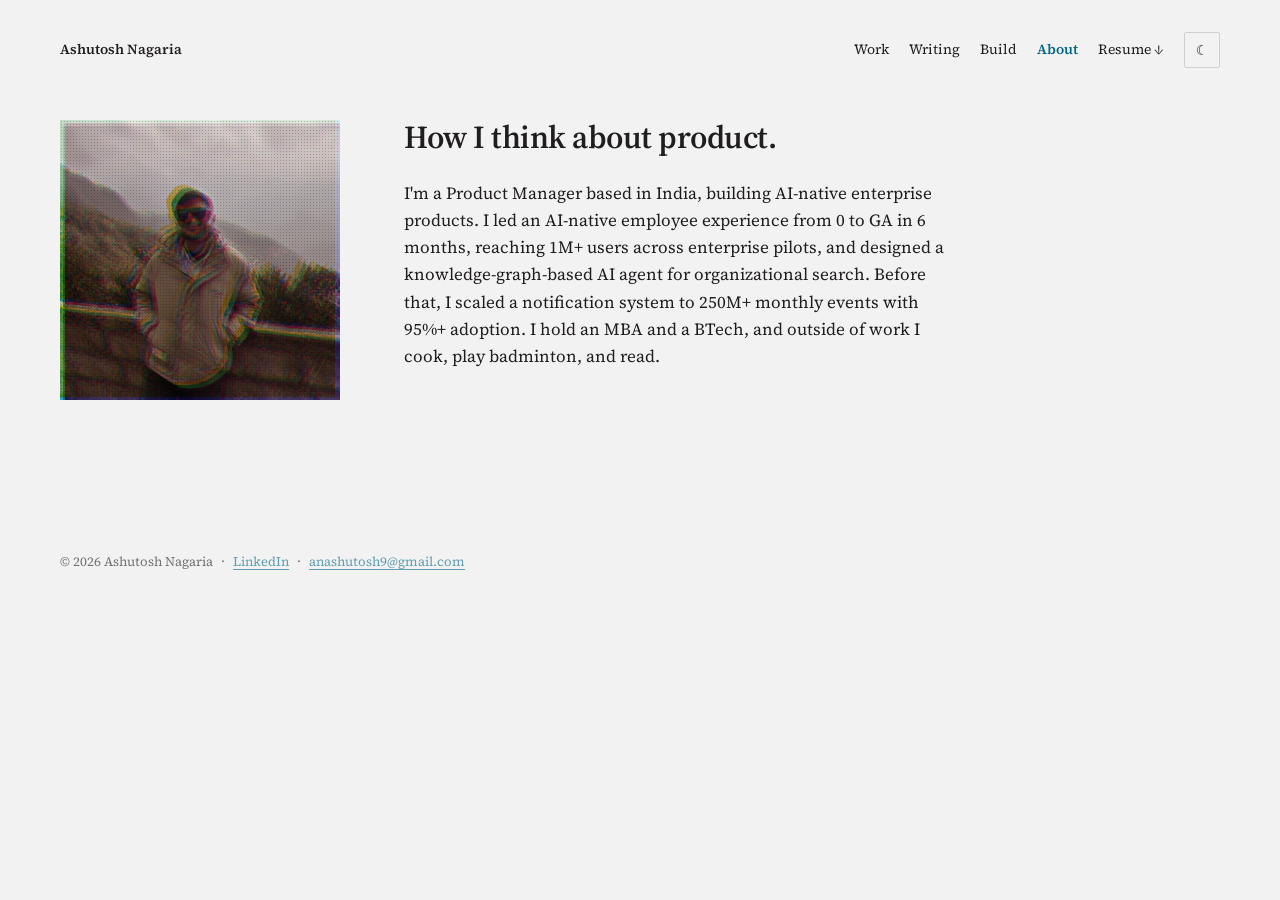
==== commit 15e9cbed: "Fix hidden About portrait, widen layout, de-stack card grids - styles.css's .cmyk img:first-child{op" ====
--- a/about.html
+++ b/about.html
@@ -23,8 +23,8 @@
 
 <main class="page-container">
 
-  <section style="padding-top:20px;display:grid;grid-template-columns:200px 1fr;gap:48px;align-items:start;">
-    <figure class="cmyk" style="margin:0;width:200px;">
+  <section style="padding-top:20px;display:grid;grid-template-columns:280px 1fr;gap:64px;align-items:start;">
+    <figure class="cmyk" style="margin:0;width:280px;">
       <div class="print" style="aspect-ratio:1;">
         <img src="https://ashutosh-nagaria.github.io/images/ashutosh.jpg" alt="Portrait of Ashutosh Nagaria" style="width:100%;height:100%;object-fit:cover;display:block;" />
       </div>
--- a/site.css
+++ b/site.css
@@ -26,11 +26,24 @@
   transition: background 0.2s ease, color 0.2s ease;
 }
 
+/* styles.css's `.cmyk img:first-child{opacity:0}` targets the sizer image
+   in the OTHER .cmyk markup (a flat sizer + 4 plate <img> siblings). It's a
+   descendant selector, so it also zeroes the opacity of the single <img>
+   inside our `.cmyk .print` (single-image, compound-filter) markup, since
+   that img is likewise a first-child — just of .print, not of .cmyk
+   directly. Restore it here at higher specificity. */
+.cmyk .print img:first-child { opacity: 1; }
+
 .nav a[aria-current="page"] { font-weight: 600; }
 
-.page-container { max-width: 920px; margin: 0 auto; padding: 0 20px 120px; }
-.nav-container { max-width: 920px; margin: 0 auto; padding-top: 32px; padding-bottom: 32px; }
+.page-container { max-width: 1240px; margin: 0 auto; padding: 0 40px 120px; }
+.nav-container { max-width: 1240px; margin: 0 auto; padding: 32px 40px; }
 .footer-container {
-  max-width: 920px; margin: 0 auto; padding: 32px 20px 48px;
+  max-width: 1240px; margin: 0 auto; padding: 32px 40px 48px;
   font-size: 13px; opacity: 0.6; display: flex; gap: 8px; flex-wrap: wrap;
 }
+
+/* Card grids lay out in columns once the wider container gives them room,
+   instead of stacking full-height regardless of viewport width. */
+.grid-cards { display: grid; grid-template-columns: repeat(auto-fit, minmax(280px, 1fr)); gap: 20px; }
+.grid-proof { display: grid; grid-template-columns: repeat(auto-fit, minmax(280px, 1fr)); gap: 48px; align-items: start; }
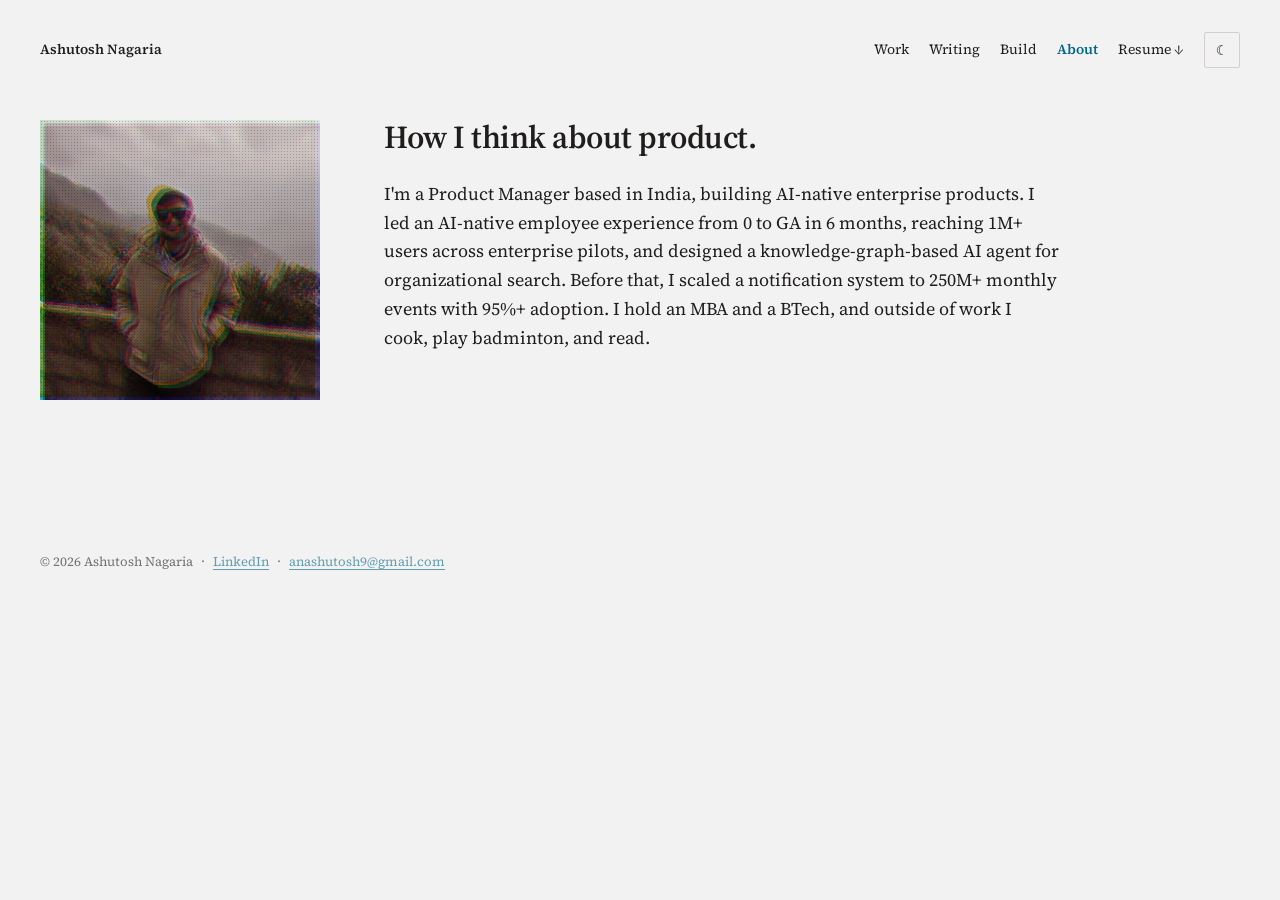
==== commit 564ea069: "Add missing Build demo links, widen headlines and container - cross-jurisdiction-compliance-agent an" ====
--- a/about.html
+++ b/about.html
@@ -31,7 +31,7 @@
     </figure>
     <div>
       <h1 style="font-size:32px;margin-bottom:24px;">How I think about product.</h1>
-      <p style="font-size:17px;line-height:1.6;max-width:60ch;margin-bottom:0;">I'm a Product Manager based in India, building AI-native enterprise products. I led an AI-native employee experience from 0 to GA in 6 months, reaching 1M+ users across enterprise pilots, and designed a knowledge-graph-based AI agent for organizational search. Before that, I scaled a notification system to 250M+ monthly events with 95%+ adoption. I hold an MBA and a BTech, and outside of work I cook, play badminton, and read.</p>
+      <p style="font-size:18px;line-height:1.6;max-width:75ch;margin-bottom:0;">I'm a Product Manager based in India, building AI-native enterprise products. I led an AI-native employee experience from 0 to GA in 6 months, reaching 1M+ users across enterprise pilots, and designed a knowledge-graph-based AI agent for organizational search. Before that, I scaled a notification system to 250M+ monthly events with 95%+ adoption. I hold an MBA and a BTech, and outside of work I cook, play badminton, and read.</p>
     </div>
   </section>
 
--- a/site.css
+++ b/site.css
@@ -36,10 +36,10 @@
 
 .nav a[aria-current="page"] { font-weight: 600; }
 
-.page-container { max-width: 1240px; margin: 0 auto; padding: 0 40px 120px; }
-.nav-container { max-width: 1240px; margin: 0 auto; padding: 32px 40px; }
+.page-container { max-width: 1440px; margin: 0 auto; padding: 0 40px 120px; }
+.nav-container { max-width: 1440px; margin: 0 auto; padding: 32px 40px; }
 .footer-container {
-  max-width: 1240px; margin: 0 auto; padding: 32px 40px 48px;
+  max-width: 1440px; margin: 0 auto; padding: 32px 40px 48px;
   font-size: 13px; opacity: 0.6; display: flex; gap: 8px; flex-wrap: wrap;
 }
 
